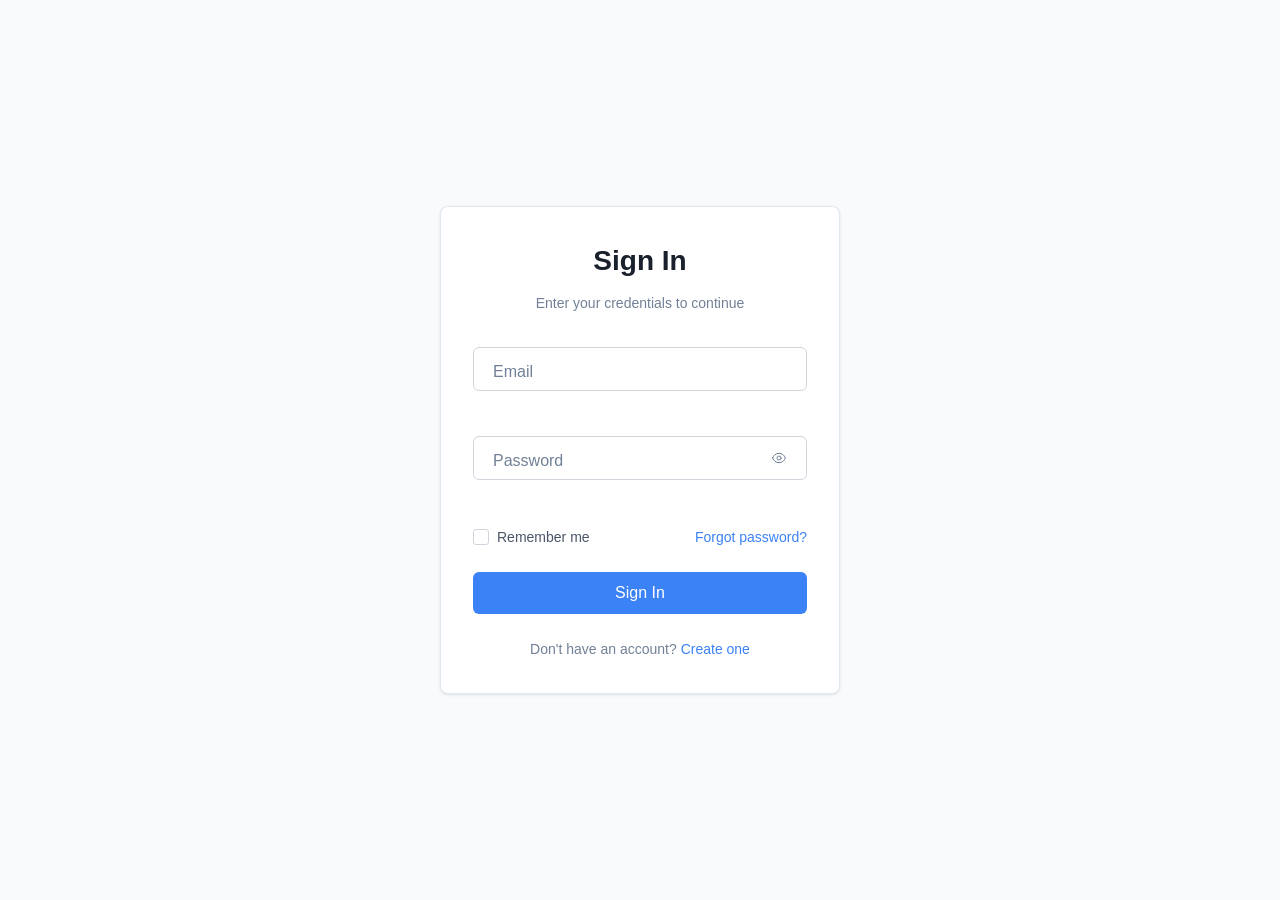
==== Loginpage/loginpage.html @ f3adb7e7 "Added login page" ====
<!DOCTYPE html>
<html lang="en">
  <head>
    <meta charset="UTF-8" />
    <meta name="viewport" content="width=device-width, initial-scale=1.0" />
    <title>Minimal Login Form</title>
    <link rel="stylesheet" href="loginpage.css" />
  </head>
  <body>
    <div class="login-container">
      <div class="login-card">
        <div class="login-header">
          <h2>Sign In</h2>
          <p>Enter your credentials to continue</p>
        </div>

        <form class="login-form" id="loginForm" novalidate>
          <div class="form-group">
            <div class="input-wrapper">
              <input
                type="email"
                id="email"
                name="email"
                required
                autocomplete="email"
              />
              <label for="email">Email</label>
            </div>
            <span class="error-message" id="emailError"></span>
          </div>

          <div class="form-group">
            <div class="input-wrapper">
              <input
                type="password"
                id="password"
                name="password"
                required
                autocomplete="current-password"
              />
              <label for="password">Password</label>
              <button
                type="button"
                class="password-toggle"
                id="passwordToggle"
                aria-label="Toggle password visibility"
              >
                <span class="toggle-icon"></span>
              </button>
            </div>
            <span class="error-message" id="passwordError"></span>
          </div>

          <div class="form-options">
            <div class="remember-wrapper">
              <input type="checkbox" id="remember" name="remember" />
              <label for="remember" class="checkbox-label">
                <span class="checkmark"></span>
                Remember me
              </label>
            </div>
            <a href="#" class="forgot-password">Forgot password?</a>
          </div>

          <button type="submit" class="login-btn">
            <span class="btn-text">Sign In</span>
            <span class="btn-loader"></span>
          </button>
        </form>

        <div class="signup-link">
          <p>Don't have an account? <a href="#">Create one</a></p>
        </div>

        <div class="success-message" id="successMessage">
          <div class="success-icon">✓</div>
          <h3>Welcome back!</h3>
          <p>Redirecting to your dashboard...</p>
        </div>
      </div>
    </div>

    <script src="loginpage.js"></script>
  </body>
</html>
---- Loginpage/loginpage.css ----
/* Minimal Login Form - Complete & Self-Contained */

* {
  margin: 0;
  padding: 0;
  box-sizing: border-box;
}

body {
  font-family: -apple-system, BlinkMacSystemFont, "Segoe UI", "Roboto",
    "Helvetica Neue", Arial, sans-serif;
  background: #f8fafc;
  min-height: 100vh;
  display: flex;
  align-items: center;
  justify-content: center;
  padding: 20px;
  line-height: 1.6;
}

.login-container {
  width: 100%;
  max-width: 400px;
}

.login-card {
  background: #ffffff;
  border: 1px solid #e2e8f0;
  border-radius: 8px;
  padding: 32px;
  box-shadow: 0 1px 3px rgba(0, 0, 0, 0.1);
  transition: all 0.2s ease;
}

.login-card:hover {
  box-shadow: 0 4px 6px rgba(0, 0, 0, 0.1);
}

.login-header {
  text-align: center;
  margin-bottom: 32px;
}

.login-header h2 {
  color: #1a202c;
  font-size: 1.75rem;
  font-weight: 600;
  margin-bottom: 8px;
}

.login-header p {
  color: #718096;
  font-size: 14px;
  font-weight: 400;
}

/* Form Group & Input Styles */
.form-group {
  margin-bottom: 20px;
  position: relative;
}

.input-wrapper {
  position: relative;
  display: flex;
  flex-direction: column;
}

.input-wrapper input {
  background: #ffffff;
  border: 1px solid #d1d5db;
  border-radius: 6px;
  padding: 12px 16px;
  color: #1a202c;
  font-size: 16px;
  font-weight: 400;
  transition: all 0.2s ease;
  width: 100%;
  outline: none;
}

.input-wrapper input:focus {
  border-color: #3b82f6;
  box-shadow: 0 0 0 3px rgba(59, 130, 246, 0.1);
}

.input-wrapper input:focus + label,
.input-wrapper input:valid + label {
  transform: translateY(-32px) scale(0.85);
  color: #3b82f6;
  font-weight: 500;
}

.input-wrapper label {
  position: absolute;
  left: 16px;
  top: 12px;
  color: #718096;
  font-size: 16px;
  font-weight: 400;
  transition: all 0.2s ease;
  pointer-events: none;
  transform-origin: left top;
  background: #ffffff;
  padding: 0 4px;
}

/* Password Toggle */
.input-wrapper .password-toggle {
  position: absolute;
  right: 12px;
  top: 50%;
  transform: translateY(-50%);
  background: none;
  border: none;
  cursor: pointer;
  padding: 8px;
  color: #718096;
  transition: color 0.2s ease;
  z-index: 2;
}

.input-wrapper .password-toggle:hover {
  color: #3b82f6;
}

.toggle-icon {
  display: block;
  width: 16px;
  height: 16px;
  background-image: url("data:image/svg+xml,%3csvg xmlns='http://www.w3.org/2000/svg' fill='none' viewBox='0 0 24 24' stroke='%23718096' stroke-width='1.5'%3e%3cpath stroke-linecap='round' stroke-linejoin='round' d='M15 12a3 3 0 11-6 0 3 3 0 016 0z'/%3e%3cpath stroke-linecap='round' stroke-linejoin='round' d='M2.458 12C3.732 7.943 7.523 5 12 5c4.478 0 8.268 2.943 9.542 7-1.274 4.057-5.064 7-9.542 7-4.477 0-8.268-2.943-9.542-7z'/%3e%3c/svg%3e");
  background-size: contain;
  background-repeat: no-repeat;
  background-position: center;
  transition: background-image 0.2s ease;
}

.password-toggle:hover .toggle-icon {
  background-image: url("data:image/svg+xml,%3csvg xmlns='http://www.w3.org/2000/svg' fill='none' viewBox='0 0 24 24' stroke='%233b82f6' stroke-width='1.5'%3e%3cpath stroke-linecap='round' stroke-linejoin='round' d='M15 12a3 3 0 11-6 0 3 3 0 016 0z'/%3e%3cpath stroke-linecap='round' stroke-linejoin='round' d='M2.458 12C3.732 7.943 7.523 5 12 5c4.478 0 8.268 2.943 9.542 7-1.274 4.057-5.064 7-9.542 7-4.477 0-8.268-2.943-9.542-7z'/%3e%3c/svg%3e");
}

.toggle-icon.show-password {
  background-image: url("data:image/svg+xml,%3csvg xmlns='http://www.w3.org/2000/svg' fill='none' viewBox='0 0 24 24' stroke='%23718096' stroke-width='1.5'%3e%3cpath stroke-linecap='round' stroke-linejoin='round' d='M3.98 8.223A10.477 10.477 0 001.934 12C3.226 16.338 7.244 19.5 12 19.5c.993 0 1.953-.138 2.863-.395M6.228 6.228A10.45 10.45 0 0112 4.5c4.756 0 8.773 3.162 10.065 7.498a10.523 10.523 0 01-4.293 5.774M6.228 6.228L3 3m3.228 3.228l3.65 3.65m7.894 7.894L21 21m-3.228-3.228l-3.65-3.65m0 0a3 3 0 11-4.243-4.243m4.242 4.242L9.88 9.88'/%3e%3c/svg%3e");
}

/* Form Options */
.form-options {
  display: flex;
  justify-content: space-between;
  align-items: center;
  margin-bottom: 24px;
  flex-wrap: wrap;
  gap: 12px;
}

.remember-wrapper {
  display: flex;
  align-items: center;
  gap: 8px;
  cursor: pointer;
}

.remember-wrapper input[type="checkbox"] {
  display: none;
}

.checkmark {
  width: 16px;
  height: 16px;
  border: 1px solid #d1d5db;
  border-radius: 3px;
  display: flex;
  align-items: center;
  justify-content: center;
  transition: all 0.2s ease;
  flex-shrink: 0;
  background: #ffffff;
}

.remember-wrapper input[type="checkbox"]:checked + .checkbox-label .checkmark {
  background: #3b82f6;
  border-color: #3b82f6;
}

.remember-wrapper
  input[type="checkbox"]:checked
  + .checkbox-label
  .checkmark::after {
  content: "✓";
  color: white;
  font-size: 10px;
  font-weight: bold;
}

.checkbox-label {
  color: #4a5568;
  font-size: 14px;
  cursor: pointer;
  user-select: none;
  display: flex;
  align-items: center;
  gap: 8px;
}

.forgot-password {
  color: #3b82f6;
  text-decoration: none;
  font-size: 14px;
  font-weight: 500;
  transition: color 0.2s ease;
}

.forgot-password:hover {
  color: #2563eb;
}

/* Login Button */
.login-btn {
  width: 100%;
  background: #3b82f6;
  border: none;
  border-radius: 6px;
  padding: 12px 24px;
  color: white;
  font-size: 16px;
  font-weight: 500;
  cursor: pointer;
  transition: all 0.2s ease;
  position: relative;
  margin-bottom: 24px;
}

.login-btn:hover {
  background: #2563eb;
  transform: translateY(-1px);
  box-shadow: 0 4px 6px rgba(59, 130, 246, 0.2);
}

.login-btn:active {
  transform: translateY(0);
}

/* Loading State */
.login-btn.loading {
  pointer-events: none;
  background: #9ca3af;
}

.btn-text {
  transition: opacity 0.2s ease;
}

.btn-loader {
  position: absolute;
  top: 50%;
  left: 50%;
  transform: translate(-50%, -50%);
  width: 16px;
  height: 16px;
  border: 2px solid transparent;
  border-top: 2px solid white;
  border-radius: 50%;
  opacity: 0;
  animation: spin 1s linear infinite;
  transition: opacity 0.2s ease;
}

.login-btn.loading .btn-text {
  opacity: 0;
}

.login-btn.loading .btn-loader {
  opacity: 1;
}

/* Error States */
.error-message {
  color: #dc2626;
  font-size: 12px;
  font-weight: 500;
  margin-top: 6px;
  margin-left: 4px;
  opacity: 0;
  transform: translateY(-10px);
  transition: all 0.2s ease;
}

.error-message.show {
  opacity: 1;
  transform: translateY(0);
}

.form-group.error .input-wrapper input {
  border-color: #dc2626;
  box-shadow: 0 0 0 3px rgba(220, 38, 38, 0.1);
}

/* Success Message */
.success-message {
  display: none;
  text-align: center;
  padding: 32px 20px;
  opacity: 0;
  transform: translateY(20px);
  transition: all 0.3s ease;
}

.success-message.show {
  display: block;
  opacity: 1;
  transform: translateY(0);
}

.success-icon {
  width: 48px;
  height: 48px;
  background: #059669;
  border-radius: 50%;
  display: flex;
  align-items: center;
  justify-content: center;
  font-size: 20px;
  color: white;
  margin: 0 auto 16px;
}

.success-message h3 {
  color: #1a202c;
  font-size: 1.25rem;
  margin-bottom: 8px;
}

.success-message p {
  color: #718096;
  font-size: 14px;
}

/* Signup Link */
.signup-link {
  text-align: center;
}

.signup-link p {
  color: #718096;
  font-size: 14px;
}

.signup-link a {
  color: #3b82f6;
  text-decoration: none;
  font-weight: 500;
  transition: color 0.2s ease;
}

.signup-link a:hover {
  color: #2563eb;
}

/* Animations */
@keyframes spin {
  0% {
    transform: translate(-50%, -50%) rotate(0deg);
  }
  100% {
    transform: translate(-50%, -50%) rotate(360deg);
  }
}

/* Mobile Responsive */
@media (max-width: 480px) {
  body {
    padding: 16px;
  }

  .login-card {
    padding: 24px;
  }

  .login-header h2 {
    font-size: 1.5rem;
  }

  .form-options {
    flex-direction: column;
    align-items: flex-start;
    gap: 16px;
  }
}
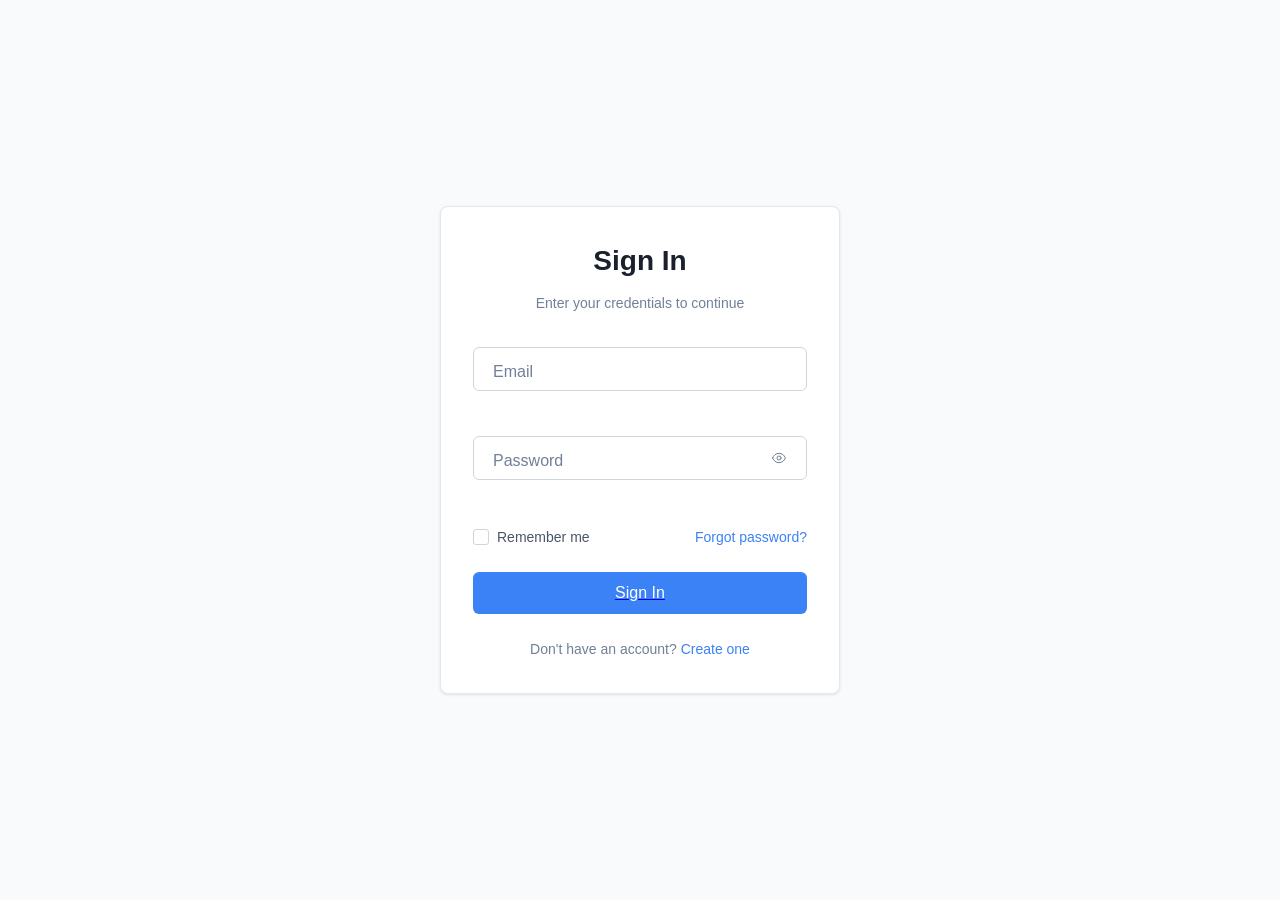
==== commit fde4b5fa: "ayra changes" ====
--- a/Loginpage/loginpage.html
+++ b/Loginpage/loginpage.html
@@ -63,7 +63,7 @@
           </div>
 
           <button type="submit" class="login-btn">
-            <span class="btn-text">Sign In</span>
+            <a href="mainpage.html"> <span class="btn-text">Sign In</span> </a>
             <span class="btn-loader"></span>
           </button>
         </form>
--- a/Loginpage/loginpage.css
+++ b/Loginpage/loginpage.css
@@ -247,6 +247,7 @@
 }
 
 .btn-text {
+  color: white;
   transition: opacity 0.2s ease;
 }
 
